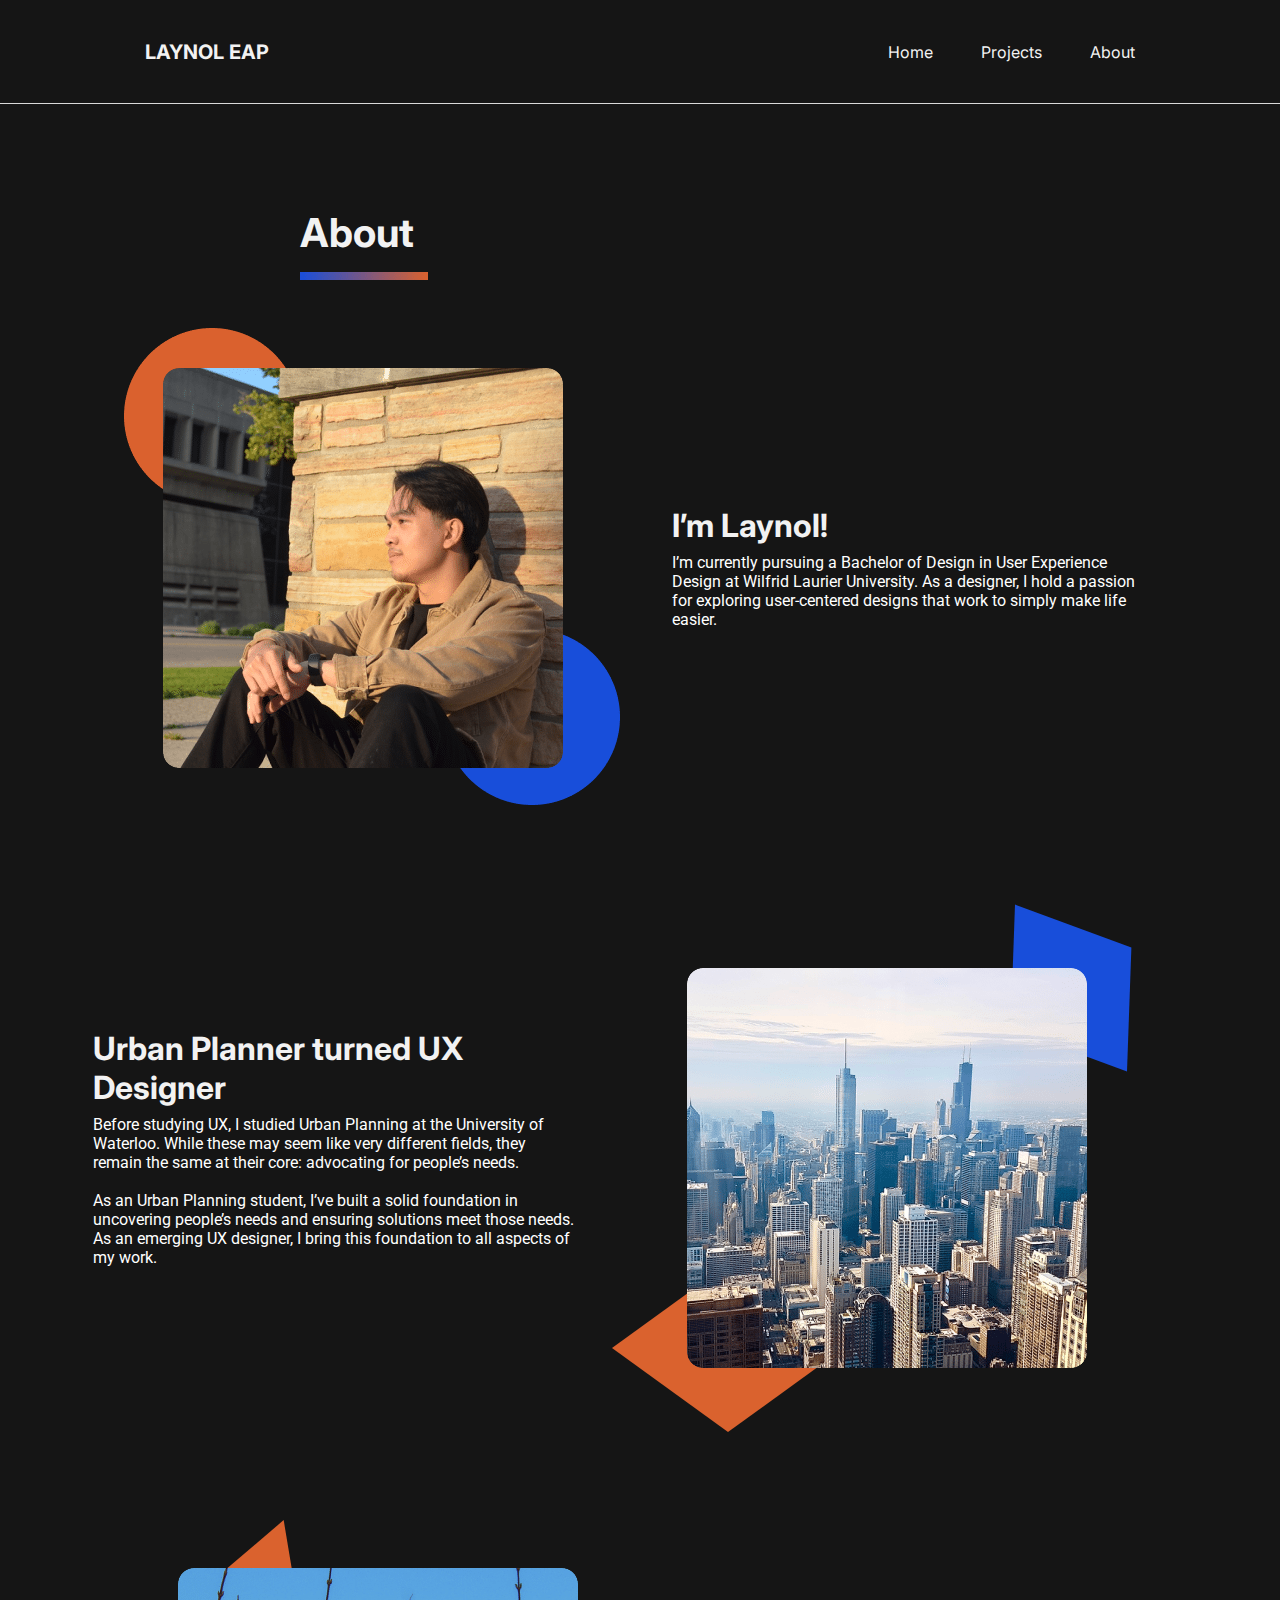
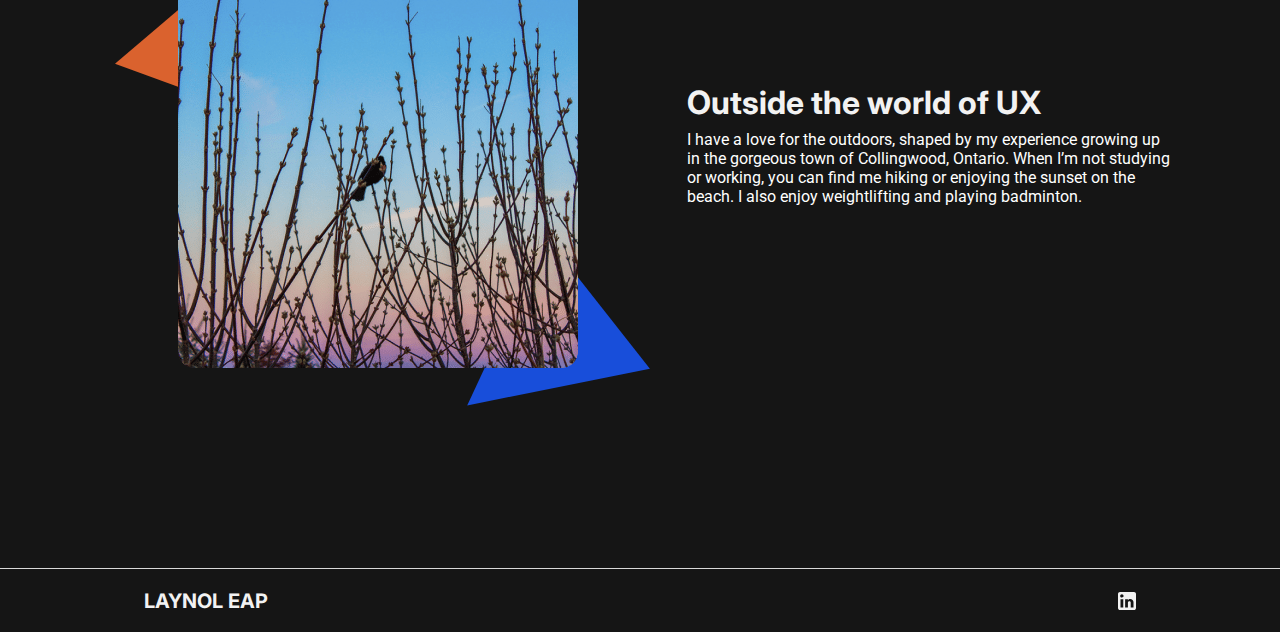
==== about.html @ e1187f3d "Commit from TeleportHQ" ====
<!DOCTYPE html>
<html lang="english">
  <head>
    <title>exported project</title>
    <meta name="viewport" content="width=device-width, initial-scale=1.0" />
    <meta charset="utf-8" />
    <meta property="twitter:card" content="summary_large_image" />

    <style data-tag="reset-style-sheet">
      html {  line-height: 1.15;}body {  margin: 0;}* {  box-sizing: border-box;  border-width: 0;  border-style: solid;}p,li,ul,pre,div,h1,h2,h3,h4,h5,h6,figure,blockquote,figcaption {  margin: 0;  padding: 0;}button {  background-color: transparent;}button,input,optgroup,select,textarea {  font-family: inherit;  font-size: 100%;  line-height: 1.15;  margin: 0;}button,select {  text-transform: none;}button,[type="button"],[type="reset"],[type="submit"] {  -webkit-appearance: button;}button::-moz-focus-inner,[type="button"]::-moz-focus-inner,[type="reset"]::-moz-focus-inner,[type="submit"]::-moz-focus-inner {  border-style: none;  padding: 0;}button:-moz-focus,[type="button"]:-moz-focus,[type="reset"]:-moz-focus,[type="submit"]:-moz-focus {  outline: 1px dotted ButtonText;}a {  color: inherit;  text-decoration: inherit;}input {  padding: 2px 4px;}img {  display: block;}html { scroll-behavior: smooth  }
    </style>
    <style data-tag="default-style-sheet">
      html {
        font-family: Inter;
        font-size: 16px;
      }

      body {
        font-weight: 400;
        font-style:normal;
        text-decoration: none;
        text-transform: none;
        letter-spacing: normal;
        line-height: 1.15;
        color: var(--dl-color-gray-black);
        background-color: var(--dl-color-gray-white);

      }
    </style>
    <link
      rel="stylesheet"
      href="https://fonts.googleapis.com/css2?family=Roboto:ital,wght@0,100;0,300;0,400;0,500;0,700;0,900;1,100;1,300;1,400;1,500;1,700;1,900&amp;display=swap"
      data-tag="font"
    />
    <link
      rel="stylesheet"
      href="https://fonts.googleapis.com/css2?family=Roboto:ital,wght@0,100;0,300;0,400;0,500;0,700;0,900;1,100;1,300;1,400;1,500;1,700;1,900&amp;display=swap"
      data-tag="font"
    />
    <link
      rel="stylesheet"
      href="https://fonts.googleapis.com/css2?family=Roboto:ital,wght@0,100;0,300;0,400;0,500;0,700;0,900;1,100;1,300;1,400;1,500;1,700;1,900&amp;display=swap"
      data-tag="font"
    />
    <link
      rel="stylesheet"
      href="https://fonts.googleapis.com/css2?family=Roboto:ital,wght@0,100;0,300;0,400;0,500;0,700;0,900;1,100;1,300;1,400;1,500;1,700;1,900&amp;display=swap"
      data-tag="font"
    />
    <link
      rel="stylesheet"
      href="https://fonts.googleapis.com/css2?family=Roboto:ital,wght@0,100;0,300;0,400;0,500;0,700;0,900;1,100;1,300;1,400;1,500;1,700;1,900&amp;display=swap"
      data-tag="font"
    />
    <link
      rel="stylesheet"
      href="https://fonts.googleapis.com/css2?family=Roboto:ital,wght@0,100;0,300;0,400;0,500;0,700;0,900;1,100;1,300;1,400;1,500;1,700;1,900&amp;display=swap"
      data-tag="font"
    />
    <link
      rel="stylesheet"
      href="https://fonts.googleapis.com/css2?family=Roboto:ital,wght@0,100;0,300;0,400;0,500;0,700;0,900;1,100;1,300;1,400;1,500;1,700;1,900&amp;display=swap"
      data-tag="font"
    />
    <link
      rel="stylesheet"
      href="https://fonts.googleapis.com/css2?family=Inter:wght@100;200;300;400;500;600;700;800;900&amp;display=swap"
      data-tag="font"
    />
    <link
      rel="stylesheet"
      href="https://fonts.googleapis.com/css2?family=Roboto:ital,wght@0,100;0,300;0,400;0,500;0,700;0,900;1,100;1,300;1,400;1,500;1,700;1,900&amp;display=swap"
      data-tag="font"
    />
    <link
      rel="stylesheet"
      href="https://fonts.googleapis.com/css2?family=Roboto:ital,wght@0,100;0,300;0,400;0,500;0,700;0,900;1,100;1,300;1,400;1,500;1,700;1,900&amp;display=swap"
      data-tag="font"
    />
    <link
      rel="stylesheet"
      href="https://fonts.googleapis.com/css2?family=Inter:wght@100;200;300;400;500;600;700;800;900&amp;display=swap"
      data-tag="font"
    />
    <link
      rel="stylesheet"
      href="https://fonts.googleapis.com/css2?family=Roboto:ital,wght@0,100;0,300;0,400;0,500;0,700;0,900;1,100;1,300;1,400;1,500;1,700;1,900&amp;display=swap"
      data-tag="font"
    />
    <link
      rel="stylesheet"
      href="https://fonts.googleapis.com/css2?family=Inter:wght@100;200;300;400;500;600;700;800;900&amp;display=swap"
      data-tag="font"
    />
  </head>
  <body>
    <link rel="stylesheet" href="./style.css" />
    <div>
      <link href="./about.css" rel="stylesheet" />

      <div class="about-container">
        <div class="about-container01">
          <div class="about-about">
            <div class="about-container02">
              <div class="about-container03">
                <img
                  alt="Polygon32644"
                  src="public/external/polygon32644-f7y.svg"
                  class="about-polygon3"
                />
                <img
                  alt="Polygon42645"
                  src="public/external/polygon42645-yifb.svg"
                  class="about-polygon4"
                />
                <img
                  alt="IMAGE0DD11683FE7F4F10BF3FCE659ADF80AA1105c12332"
                  src="public/external/image0dd11683fe7f4f10bf3fce659adf80aa1105c12332-92vp-400h.png"
                  class="about-image0dd11683fe7f4f10bf3fce659adf80aa1105c1"
                />
              </div>
              <div class="about-group29">
                <span class="about-text">
                  <span>
                    <span>
                      Before studying UX, I studied Urban Planning at the
                      University of Waterloo. While these may seem like very
                      different fields, they remain the same at their core:
                      advocating for people’s needs.
                    </span>
                    <br />
                    <span></span>
                    <br />
                    <span>
                      As an Urban Planning student, I’ve built a solid
                      foundation in uncovering people’s needs and ensuring
                      solutions meet those needs. As an emerging UX designer, I
                      bring this foundation to all aspects of my work.
                    </span>
                  </span>
                </span>
                <span class="about-text07">
                  <span>Urban Planner turned UX Designer</span>
                </span>
              </div>
            </div>
            <div class="about-container04">
              <div class="about-container05">
                <img
                  alt="Polygon52647"
                  src="public/external/polygon52647-ic5g.svg"
                  class="about-polygon5"
                />
                <img
                  alt="Polygon62648"
                  src="public/external/polygon62648-02q9.svg"
                  class="about-polygon6"
                />
                <img
                  alt="D74BBCC67EB14B88ADD717D3E99B43AC1105c12333"
                  src="public/external/d74bbcc67eb14b88add717d3e99b43ac1105c12333-d23-400h.png"
                  class="about-d74bbcc67eb14b88add717d3e99b43ac1105c1"
                />
              </div>
              <div class="about-group30">
                <span class="about-text09">
                  <span>
                    I have a love for the outdoors, shaped by my experience
                    growing up in the gorgeous town of Collingwood, Ontario.
                    When I’m not studying or working, you can find me hiking or
                    enjoying the sunset on the beach. I also enjoy weightlifting
                    and playing badminton.
                  </span>
                </span>
                <span class="about-text11">
                  <span>Outside the world of UX</span>
                </span>
              </div>
            </div>
            <div class="about-container06">
              <div class="about-container07">
                <img
                  alt="Ellipse22641"
                  src="public/external/ellipse22641-zi9l-200h.png"
                  class="about-ellipse2"
                />
                <img
                  alt="Ellipse32646"
                  src="public/external/ellipse32646-779s-200h.png"
                  class="about-ellipse3"
                />
                <img
                  alt="CA51F8B5C8BB4F4781C6CC6997CF4CE61105c12319"
                  src="public/external/ca51f8b5c8bb4f4781c6cc6997cf4ce61105c12319-ppml-400h.png"
                  class="about-ca51f8b5c8bb4f4781c6cc6997cf4ce61105c1"
                />
              </div>
              <div class="about-group28">
                <span class="about-text13">
                  <span>
                    I’m currently pursuing a Bachelor of Design in User
                    Experience Design at Wilfrid Laurier University. As a
                    designer, I hold a passion for exploring user-centered
                    designs that work to simply make life easier.
                  </span>
                </span>
                <span class="about-text15"><span>I’m Laynol!</span></span>
              </div>
            </div>
            <div class="about-container08">
              <div class="about-frame1">
                <span class="about-text17"><span>Home</span></span>
                <span class="about-text19"><span>Projects</span></span>
                <span class="about-text21"><span>About</span></span>
              </div>
              <span class="about-text23"><span>LAYNOL EAP</span></span>
            </div>
            <img
              alt="Rectangle148232"
              src="public/external/rectangle148232-y31g-200h.png"
              class="about-rectangle14"
            />
            <div class="about-group18"></div>
            <div class="about-container09">
              <span class="about-text25"><span>LAYNOL EAP</span></span>
              <img
                alt="Vector8239"
                src="public/external/vector8239-ocx2.svg"
                class="about-vector"
              />
            </div>
            <div class="about-group25">
              <span class="about-text27"><span>About</span></span>
              <img
                alt="Rectangle112318"
                src="public/external/rectangle112318-pkon-200h.png"
                class="about-rectangle11"
              />
            </div>
          </div>
        </div>
      </div>
    </div>
  </body>
</html>
---- style.css ----
:root {
  --dl-color-gray-500: #595959;
  --dl-color-gray-700: #999999;
  --dl-color-gray-900: #D9D9D9;
  --dl-size-size-large: 144px;
  --dl-size-size-small: 48px;
  --dl-color-danger-300: #A22020;
  --dl-color-danger-500: #BF2626;
  --dl-color-danger-700: #E14747;
  --dl-color-gray-black: #000000;
  --dl-color-gray-white: #FFFFFF;
  --dl-size-size-medium: 96px;
  --dl-size-size-xlarge: 192px;
  --dl-size-size-xsmall: 16px;
  --dl-space-space-unit: 16px;
  --dl-color-primary-100: #003EB3;
  --dl-color-primary-300: #0074F0;
  --dl-color-primary-500: #14A9FF;
  --dl-color-primary-700: #85DCFF;
  --dl-color-success-300: #199033;
  --dl-color-success-500: #32A94C;
  --dl-color-success-700: #4CC366;
  --dl-size-size-xxlarge: 288px;
  --dl-color-default-blue: rgba(24, 78, 218, 1);
  --dl-color-default-text: rgba(242, 242, 242, 1);
  --dl-size-size-maxwidth: 1400px;
  --dl-radius-radius-round: 50%;
  --dl-color-default-orange: rgba(217, 97, 45, 1);
  --dl-space-space-halfunit: 8px;
  --dl-space-space-sixunits: 96px;
  --dl-space-space-twounits: 32px;
  --dl-radius-radius-radius2: 2px;
  --dl-radius-radius-radius4: 4px;
  --dl-radius-radius-radius8: 8px;
  --dl-space-space-fiveunits: 80px;
  --dl-space-space-fourunits: 64px;
  --dl-space-space-threeunits: 48px;
  --dl-color-default-background: rgba(21, 21, 21, 1);
  --dl-space-space-oneandhalfunits: 24px;
}
.button {
  color: var(--dl-color-gray-black);
  display: inline-block;
  padding: 0.5rem 1rem;
  border-color: var(--dl-color-gray-black);
  border-width: 1px;
  border-radius: 4px;
  background-color: var(--dl-color-gray-white);
}
.input {
  color: var(--dl-color-gray-black);
  cursor: auto;
  padding: 0.5rem 1rem;
  border-color: var(--dl-color-gray-black);
  border-width: 1px;
  border-radius: 4px;
  background-color: var(--dl-color-gray-white);
}
.textarea {
  color: var(--dl-color-gray-black);
  cursor: auto;
  padding: 0.5rem;
  border-color: var(--dl-color-gray-black);
  border-width: 1px;
  border-radius: 4px;
  background-color: var(--dl-color-gray-white);
}
.list {
  width: 100%;
  margin: 1em 0px 1em 0px;
  display: block;
  padding: 0px 0px 0px 1.5rem;
  list-style-type: none;
  list-style-position: outside;
}
.list-item {
  display: list-item;
}
.teleport-show {
  display: flex !important;
  transform: none !important;
}
.Heading {
  font-size: 32px;
  font-family: Inter;
  font-weight: 700;
  line-height: 1.15;
  text-transform: none;
  text-decoration: none;
}
.Content {
  font-size: 16px;
  font-family: Inter;
  font-weight: 400;
  line-height: 1.15;
  text-transform: none;
  text-decoration: none;
}
---- about.css ----
.about-container {
  width: 100%;
  display: flex;
  overflow: auto;
  min-height: 100vh;
  align-items: center;
  flex-direction: column;
}
.about-container01 {
  width: 100%;
  display: flex;
  align-self: center;
  align-items: center;
  flex-direction: column;
}
.about-about {
  width: 100%;
  height: 2232px;
  display: flex;
  overflow: hidden;
  position: relative;
  align-items: flex-start;
  flex-shrink: 0;
  background-color: var(--dl-color-default-background);
}
.about-container02 {
  top: 904px;
  left: 0px;
  right: 0px;
  width: 1094px;
  height: 528px;
  margin: auto;
  display: flex;
  position: absolute;
  align-items: flex-start;
}
.about-container03 {
  top: 0px;
  left: 519px;
  width: 575px;
  height: 528px;
  display: flex;
  position: absolute;
  align-items: flex-start;
}
.about-polygon3 {
  left: 0px;
  width: 232px;
  bottom: 0px;
  height: 168px;
  position: absolute;
}
.about-polygon4 {
  top: 0px;
  right: 0px;
  width: 232px;
  height: 168px;
  position: absolute;
}
.about-image0dd11683fe7f4f10bf3fce659adf80aa1105c1 {
  top: 64px;
  left: 75px;
  width: 400px;
  height: 400px;
  position: absolute;
  border-radius: 16px;
}
.about-group29 {
  top: 125px;
  left: 0px;
  width: 484px;
  height: 246px;
  display: flex;
  position: absolute;
  align-items: flex-start;
  flex-shrink: 1;
}
.about-text {
  top: 86px;
  color: rgba(255, 255, 255, 1);
  width: 484px;
  height: auto;
  position: absolute;
  font-size: 16px;
  font-style: Regular;
  text-align: left;
  font-family: Roboto;
  font-weight: 400;
  line-height: normal;
  font-stretch: normal;
  text-decoration: none;
}
.about-text07 {
  color: var(--dl-color-default-text);
  width: 376px;
  height: auto;
  position: absolute;
  font-size: 32px;
  font-style: Bold;
  text-align: left;
  font-family: Inter;
  font-weight: 700;
  line-height: normal;
  font-stretch: normal;
  text-decoration: none;
}
.about-container04 {
  top: 1519px;
  left: 0px;
  right: 0px;
  width: 1061px;
  height: 506px;
  margin: auto;
  display: flex;
  position: absolute;
  align-items: flex-start;
}
.about-container05 {
  top: 0px;
  left: 0px;
  width: 540px;
  height: 506px;
  display: flex;
  position: absolute;
  align-items: flex-start;
}
.about-polygon5 {
  top: 0px;
  left: 0px;
  width: 215px;
  height: 220px;
  position: absolute;
}
.about-polygon6 {
  right: 0px;
  width: 183px;
  bottom: 0px;
  height: 208px;
  position: absolute;
}
.about-d74bbcc67eb14b88add717d3e99b43ac1105c1 {
  top: 49px;
  left: 68px;
  width: 400px;
  height: 400px;
  position: absolute;
  border-radius: 16px;
}
.about-group30 {
  top: 164px;
  right: 0px;
  width: 484px;
  height: 123px;
  display: flex;
  position: absolute;
  align-items: flex-start;
  flex-shrink: 1;
}
.about-text09 {
  top: 47px;
  color: rgba(255, 255, 255, 1);
  width: 484px;
  height: auto;
  position: absolute;
  font-size: 16px;
  font-style: Regular;
  text-align: left;
  font-family: Roboto;
  font-weight: 400;
  line-height: normal;
  font-stretch: normal;
  text-decoration: none;
}
.about-text11 {
  color: var(--dl-color-default-text);
  width: 376px;
  height: auto;
  position: absolute;
  font-size: 32px;
  font-style: Bold;
  text-align: left;
  font-family: Inter;
  font-weight: 700;
  line-height: normal;
  font-stretch: normal;
  text-decoration: none;
}
.about-container06 {
  top: 328px;
  left: 0px;
  right: 0px;
  width: 1032px;
  height: 477px;
  margin: auto;
  display: flex;
  position: absolute;
  align-items: flex-start;
}
.about-container07 {
  top: 0px;
  left: 0px;
  width: 496px;
  height: 477px;
  display: flex;
  position: absolute;
  align-items: flex-start;
}
.about-ellipse2 {
  right: 0px;
  width: 176px;
  bottom: 0px;
  height: 176px;
  position: absolute;
}
.about-ellipse3 {
  top: 0px;
  left: 0px;
  width: 176px;
  height: 176px;
  position: absolute;
}
.about-ca51f8b5c8bb4f4781c6cc6997cf4ce61105c1 {
  top: 40px;
  left: 39px;
  width: 400px;
  height: 400px;
  position: absolute;
  border-radius: 16px;
}
.about-group28 {
  top: 178px;
  right: 0px;
  width: 484px;
  height: 123px;
  display: flex;
  position: absolute;
  align-items: flex-start;
  flex-shrink: 1;
}
.about-text13 {
  top: 47px;
  color: rgba(255, 255, 255, 1);
  width: 484px;
  height: auto;
  position: absolute;
  font-size: 16px;
  font-style: Regular;
  text-align: left;
  font-family: Roboto;
  font-weight: 400;
  line-height: normal;
  font-stretch: normal;
  text-decoration: none;
}
.about-text15 {
  color: var(--dl-color-default-text);
  height: auto;
  position: absolute;
  font-size: 32px;
  font-style: Bold;
  text-align: left;
  font-family: Inter;
  font-weight: 700;
  line-height: normal;
  font-stretch: normal;
  text-decoration: none;
}
.about-container08 {
  top: 40px;
  left: 0px;
  right: 0px;
  width: 990.515625px;
  height: 24px;
  margin: auto;
  display: flex;
  position: absolute;
  align-items: flex-start;
}
.about-frame1 {
  gap: 48px;
  top: 2px;
  right: 0px;
  display: flex;
  position: absolute;
  align-items: flex-start;
}
.about-text17 {
  color: rgba(242, 242, 242, 1);
  height: auto;
  font-size: 16px;
  font-style: Regular;
  text-align: left;
  font-family: Inter;
  font-weight: 400;
  line-height: normal;
  font-stretch: normal;
  text-decoration: none;
}
.about-text19 {
  color: rgba(242, 242, 242, 1);
  height: auto;
  font-size: 16px;
  font-style: Regular;
  text-align: left;
  font-family: Inter;
  font-weight: 400;
  line-height: normal;
  font-stretch: normal;
  text-decoration: none;
}
.about-text21 {
  color: rgba(242, 242, 242, 1);
  height: auto;
  font-size: 16px;
  font-style: Regular;
  text-align: left;
  font-family: Inter;
  font-weight: 400;
  line-height: normal;
  font-stretch: normal;
  text-decoration: none;
}
.about-text23 {
  top: 0px;
  left: 0px;
  color: rgba(242, 242, 242, 1);
  height: auto;
  position: absolute;
  font-size: 20px;
  font-style: Bold;
  text-align: left;
  font-family: Inter;
  font-weight: 700;
  line-height: normal;
  font-stretch: normal;
  text-decoration: none;
}
.about-rectangle14 {
  top: 103px;
  left: 0px;
  right: 0px;
  width: 1600px;
  height: 1px;
  margin: auto;
  position: absolute;
}
.about-group18 {
  left: 0px;
  right: 0px;
  width: 1600px;
  bottom: 63px;
  height: 1px;
  margin: auto;
  display: flex;
  position: absolute;
  align-items: flex-start;
  flex-shrink: 1;
  background-color: rgba(217, 217, 217, 1);
}
.about-container09 {
  top: 2189px;
  left: 0px;
  right: 0px;
  width: 992px;
  height: 24px;
  margin: auto;
  display: flex;
  position: absolute;
  align-items: flex-start;
}
.about-text25 {
  top: 0px;
  left: 0px;
  color: rgba(242, 242, 242, 1);
  height: auto;
  position: absolute;
  font-size: 20px;
  font-style: Bold;
  text-align: left;
  font-family: Inter;
  font-weight: 700;
  line-height: normal;
  font-stretch: normal;
  text-decoration: none;
}
.about-vector {
  top: 3px;
  right: 0px;
  width: 18px;
  height: 18px;
  position: absolute;
}
.about-group25 {
  top: 208px;
  left: 300px;
  width: 128px;
  height: 72px;
  display: flex;
  position: absolute;
  align-items: flex-start;
  flex-shrink: 1;
}
.about-text27 {
  color: var(--dl-color-default-text);
  height: auto;
  position: absolute;
  font-size: 40px;
  font-style: Bold;
  text-align: left;
  font-family: Inter;
  font-weight: 700;
  line-height: normal;
  font-stretch: normal;
  text-decoration: none;
}
.about-rectangle11 {
  top: 64px;
  left: 0px;
  width: 128px;
  height: 8px;
  position: absolute;
}
@media(max-width: 1200px) {
  .about-polygon4 {
    right: 10px;
    bottom: -78px;
  }
  .about-polygon6 {
    right: -6px;
    bottom: -5px;
  }
  .about-rectangle14 {
    width: 1200px;
  }
  .about-group18 {
    left: 0px;
    right: 0px;
    width: 1200px;
    margin: auto;
  }
  .about-group25 {
    left: 104px;
  }
}
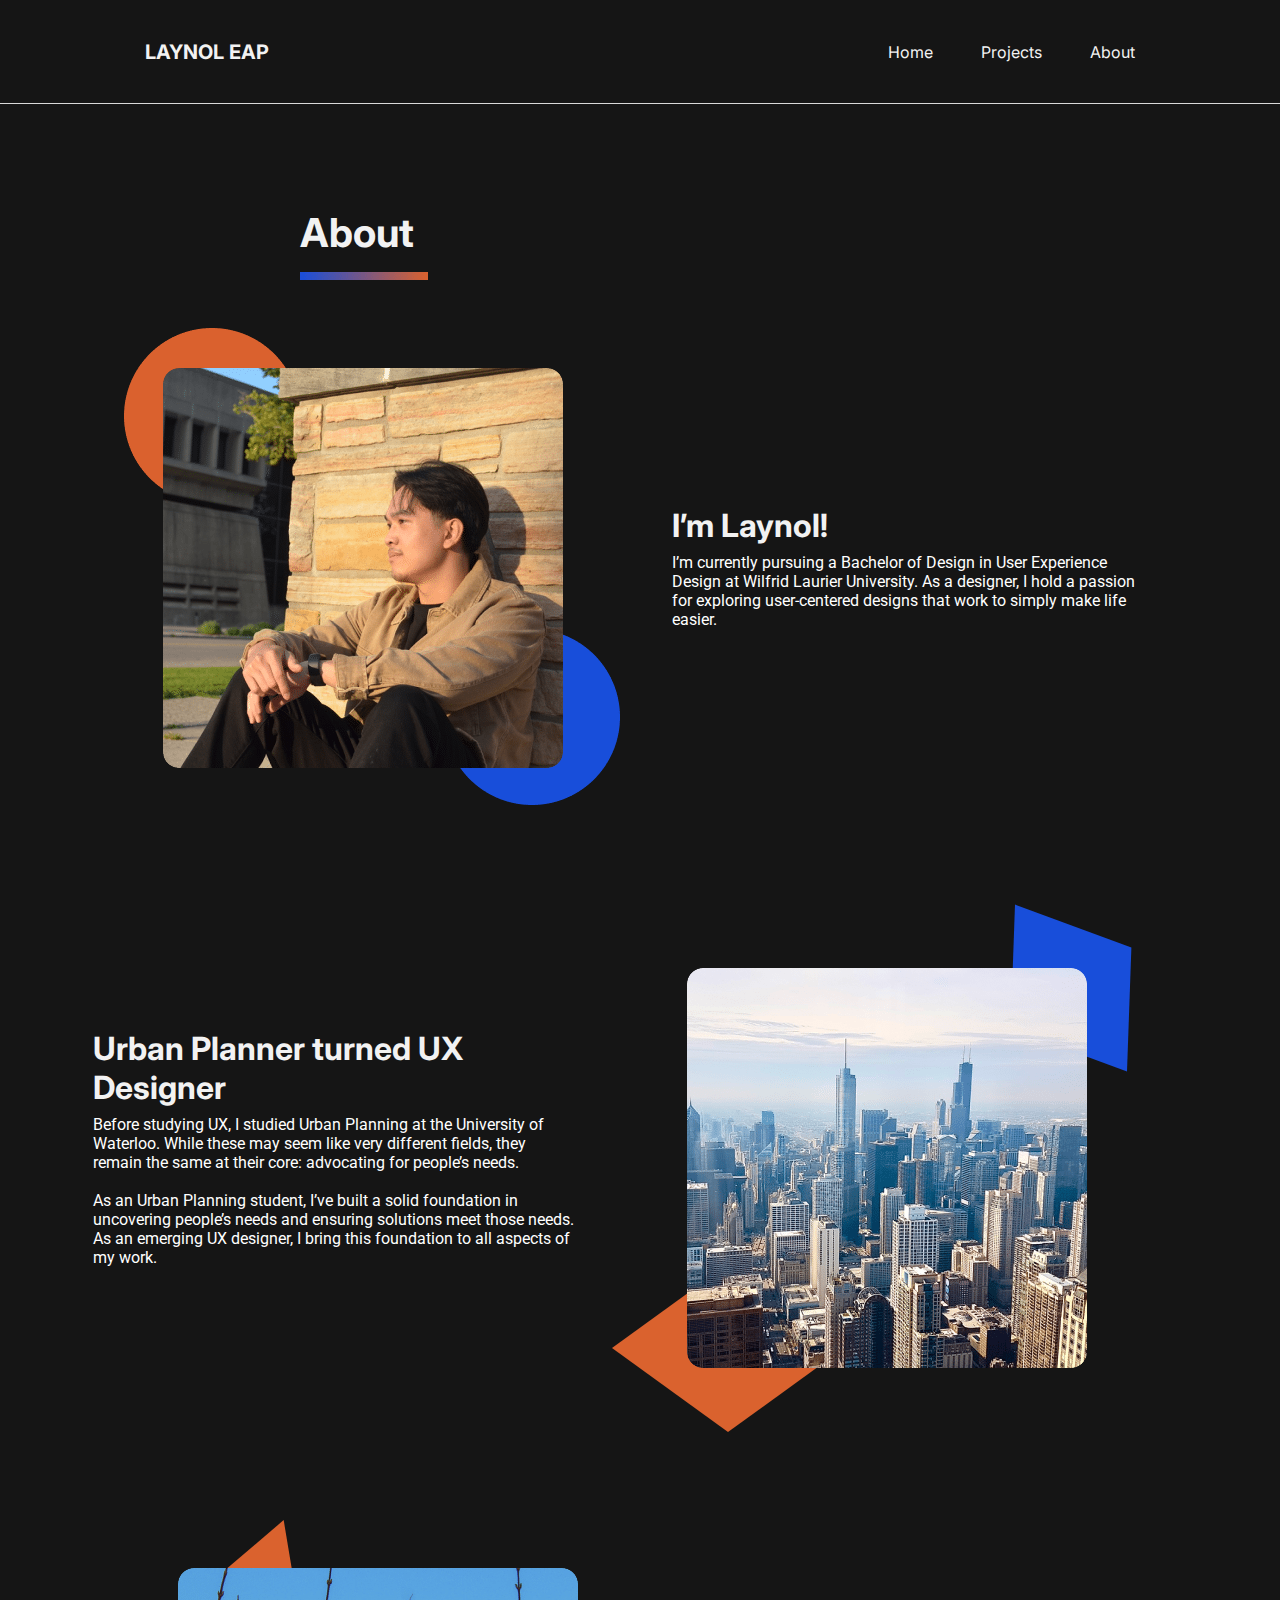
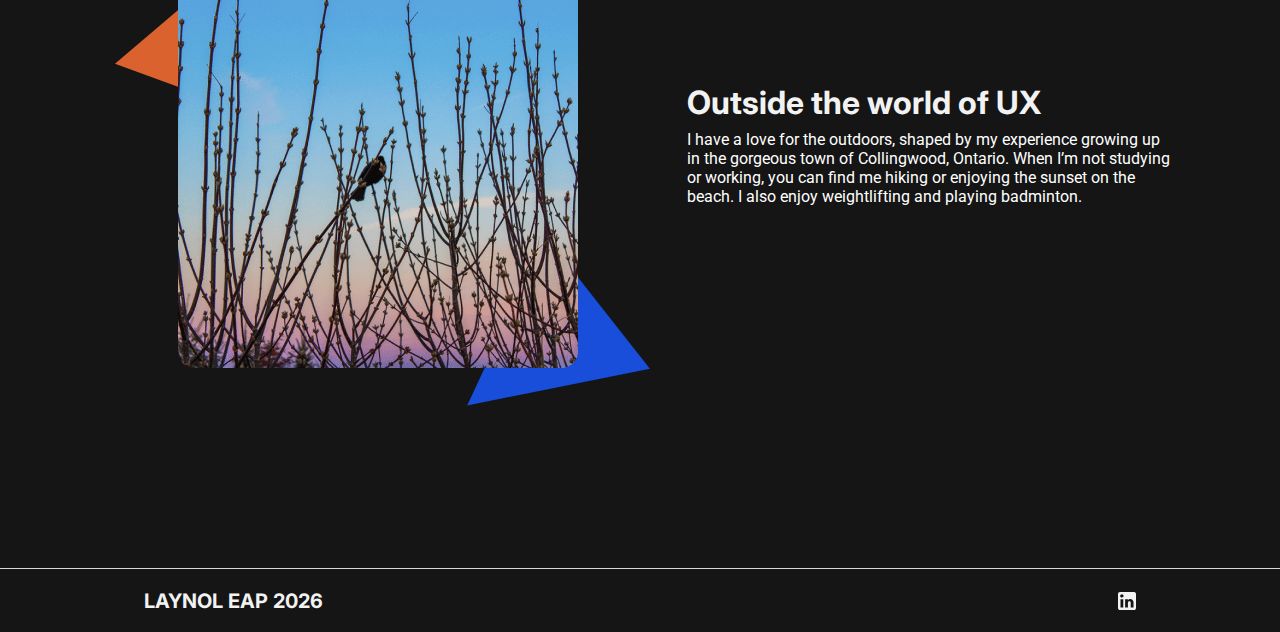
==== commit 193297a2: "added in custom element" ====
--- a/about.html
+++ b/about.html
@@ -1,6 +1,7 @@
 <!DOCTYPE html>
 <html lang="english">
   <head>
+    <script src="customelement.js"></script>
     <title>exported project</title>
     <meta name="viewport" content="width=device-width, initial-scale=1.0" />
     <meta charset="utf-8" />
@@ -207,14 +208,18 @@
                 <span class="about-text15"><span>I’m Laynol!</span></span>
               </div>
             </div>
-            <div class="about-container08">
-              <div class="about-frame1">
-                <span class="about-text17"><span>Home</span></span>
-                <span class="about-text19"><span>Projects</span></span>
-                <span class="about-text21"><span>About</span></span>
-              </div>
-              <span class="about-text23"><span>LAYNOL EAP</span></span>
-            </div>
+
+                <nav>
+                    <div class="about-container08">
+                    <div class="about-frame1">
+                        <a href="index.html"><span class="about-text17"><span>Home</span></span></a>
+                        <a href="projects.html"><span class="about-text19"><span>Projects</span></span></a>
+                        <a href="about.html"><span class="about-text21"><span>About</span></span></a>
+                    </div>
+                      <a href="index.html"><span class="about-text23"><span>LAYNOL EAP</span></span></a>
+                     </div>
+                   </nav>
+
             <img
               alt="Rectangle148232"
               src="public/external/rectangle148232-y31g-200h.png"
@@ -222,7 +227,7 @@
             />
             <div class="about-group18"></div>
             <div class="about-container09">
-              <span class="about-text25"><span>LAYNOL EAP</span></span>
+              <span class="about-text25"><span>LAYNOL EAP <x-fullyear></x-fullyear></span></span>
               <img
                 alt="Vector8239"
                 src="public/external/vector8239-ocx2.svg"
